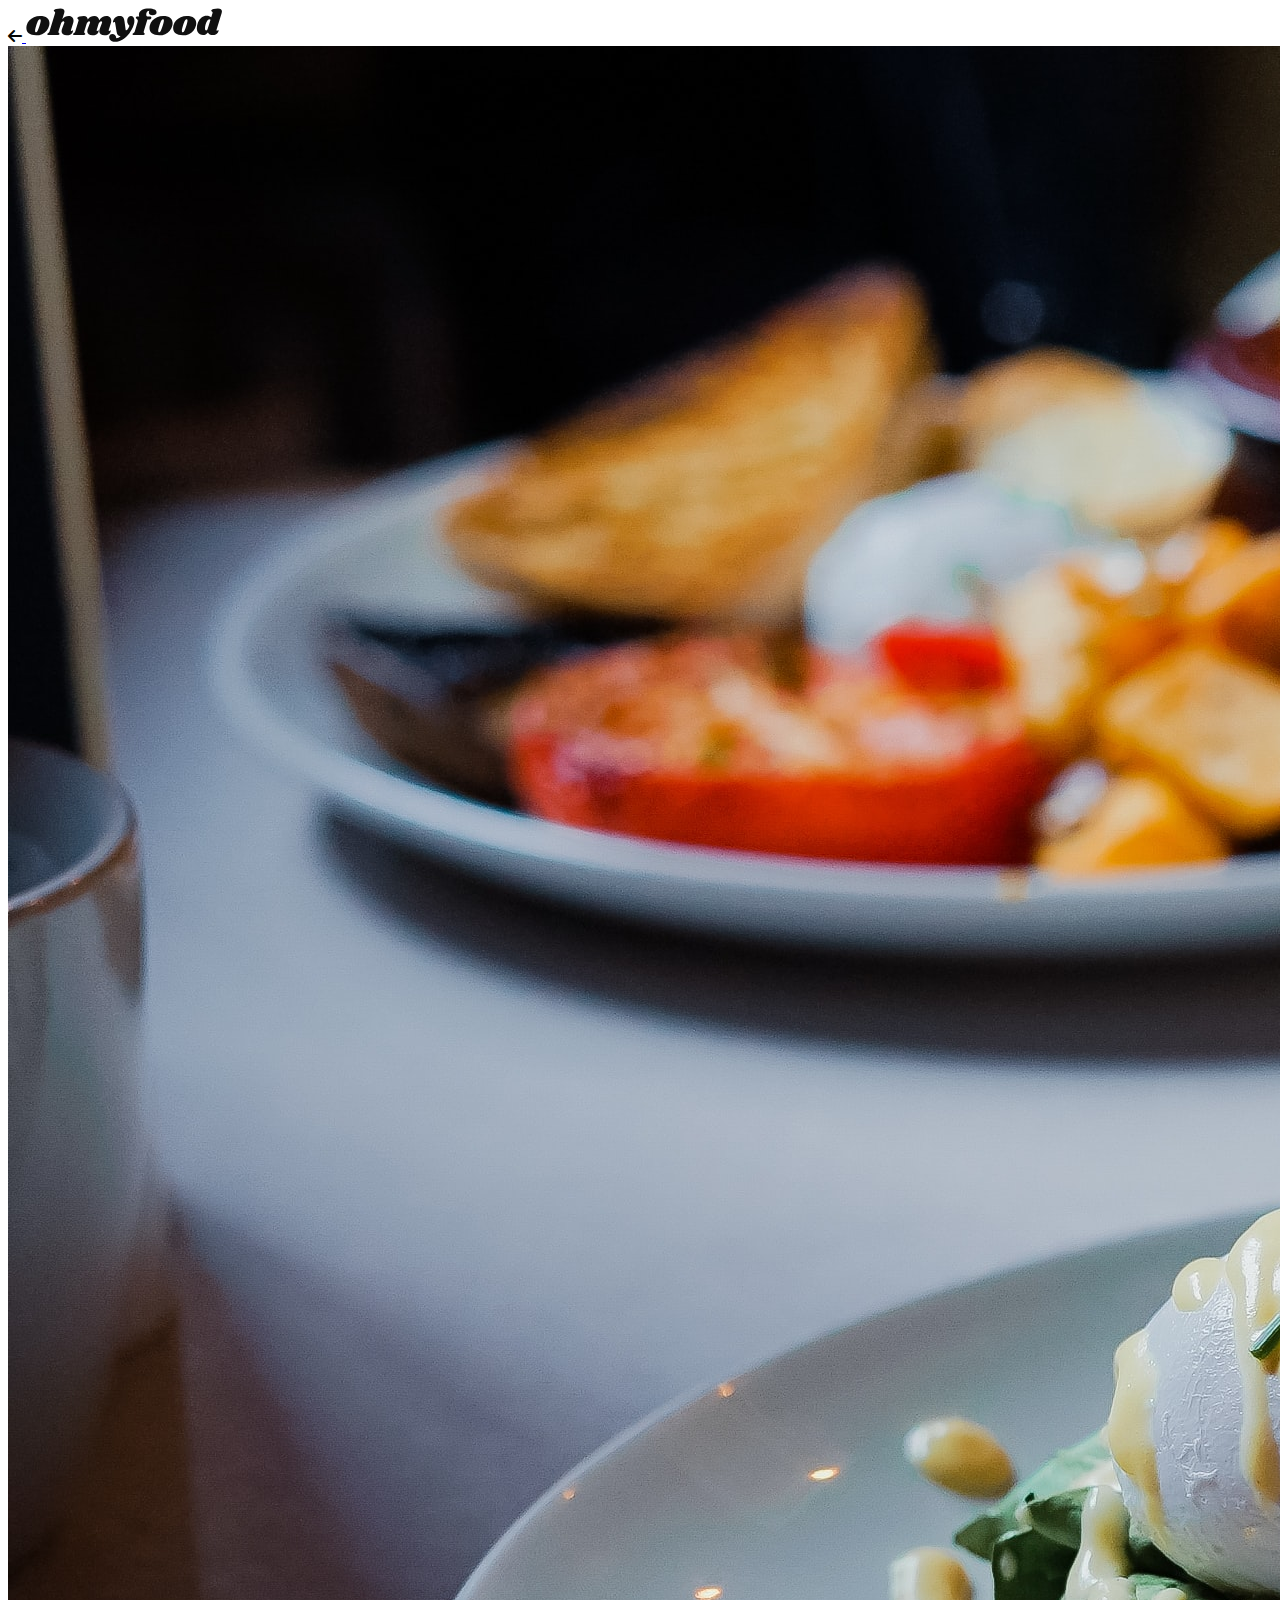
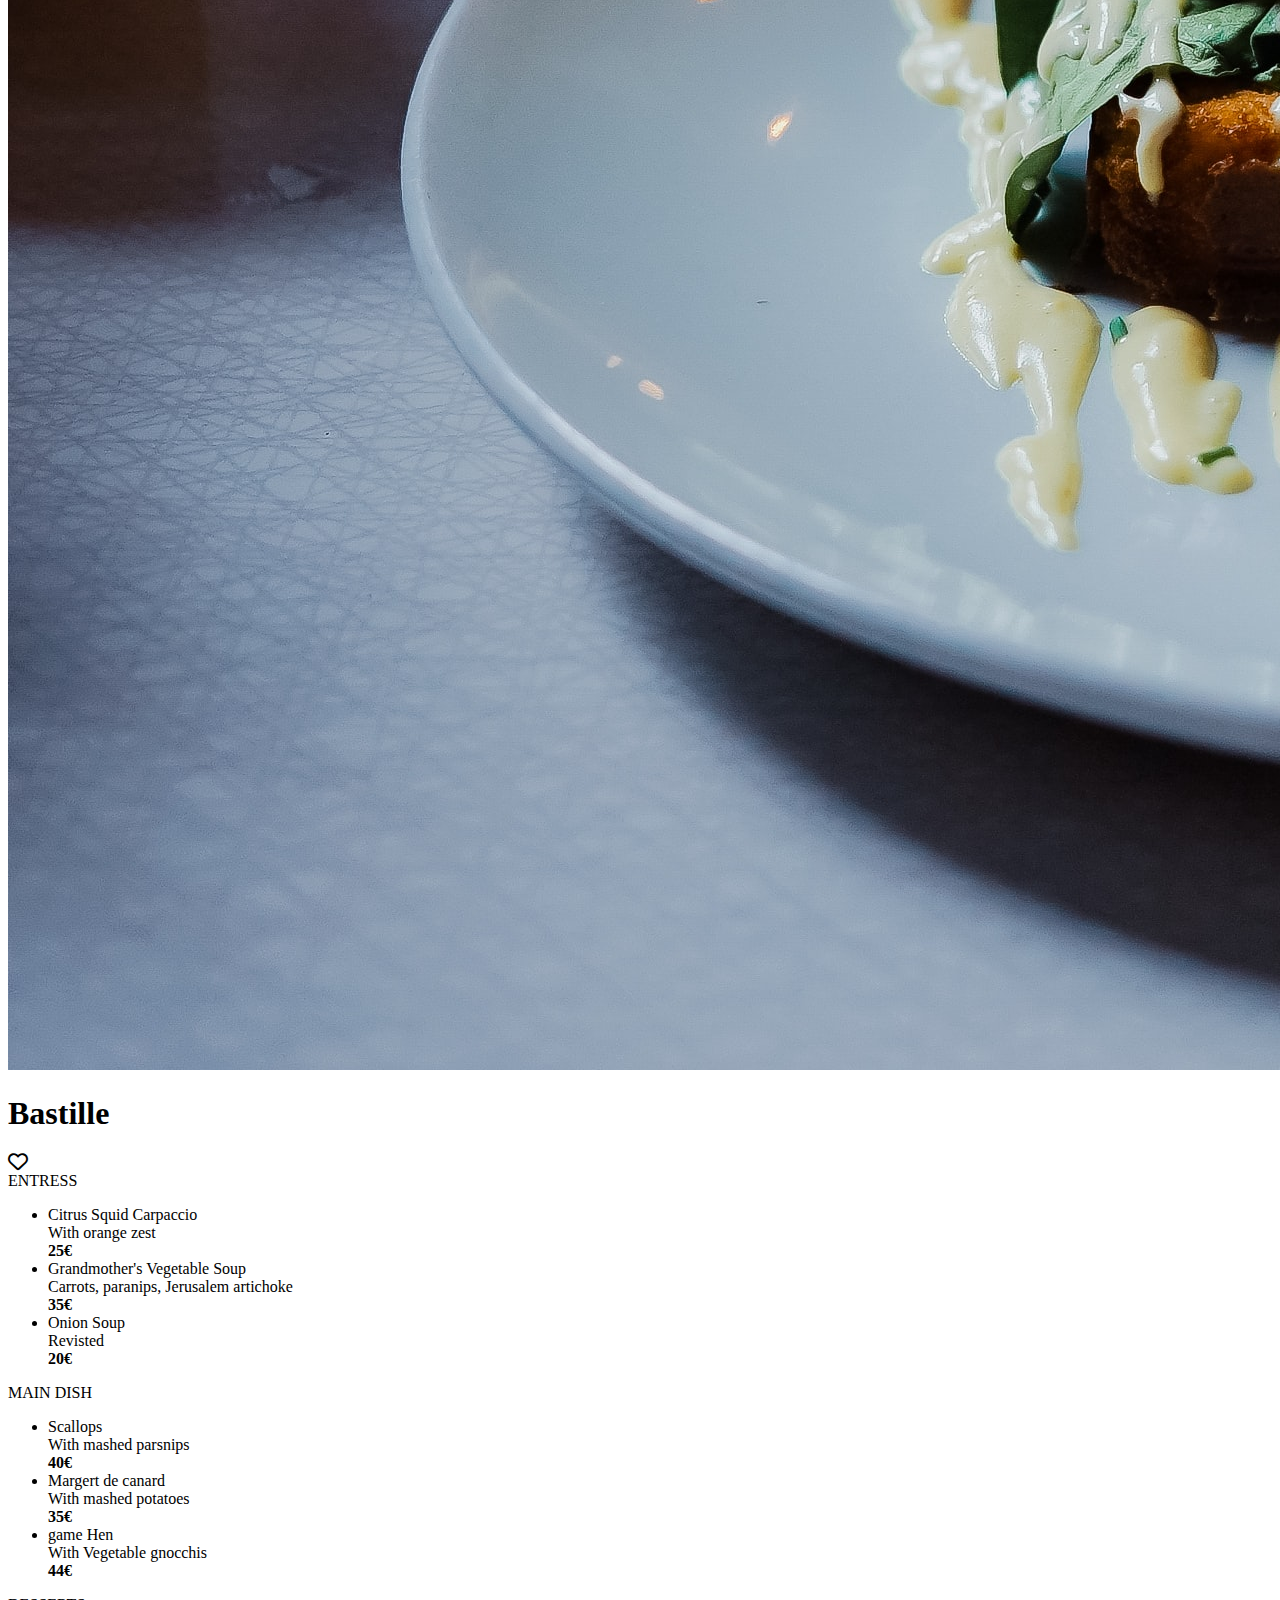
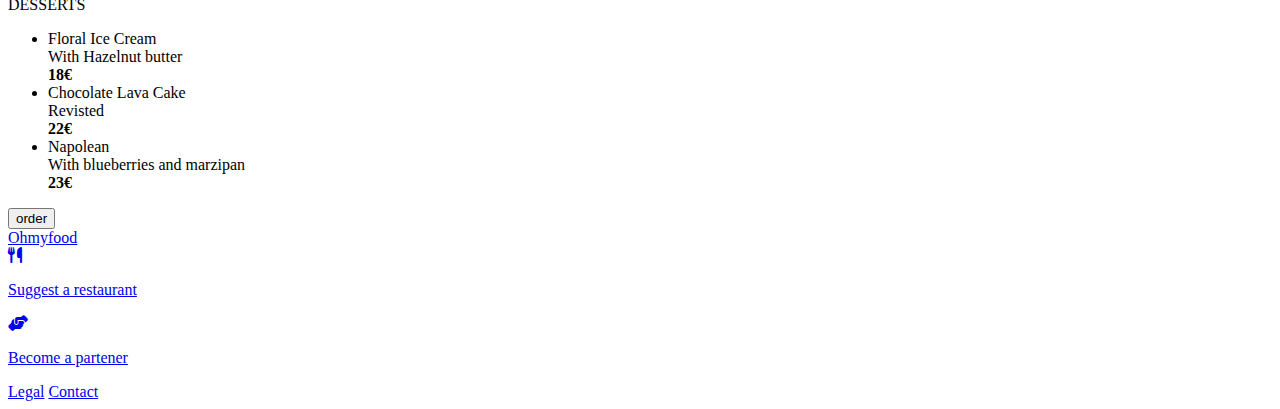
==== bastille.html @ 7cead94e "add filest" ====
<!DOCTYPE html>
<html lang="en">

<head>
    <meta charset="UTF-8" />
    <meta name="viewport" content="width=device-width, initial-scale=1.0" />
    <link rel="stylesheet" href="https://cdnjs.cloudflare.com/ajax/libs/font-awesome/6.4.2/css/all.min.css" />
    <link rel="stylesheet" href="./css/styles.css" />
    <link rel="preconnect" href="https://fonts.googleapis.com">
    <link rel="preconnect" href="https://fonts.gstatic.com" crossorigin>
    <link
        href="https://fonts.googleapis.com/css2?family=Roboto:wght@300;400;500;700;900&amp;family=Shrikhand&amp;display=swap"
        rel="stylesheet">
    <title> "Bastille"></title>
</head>

<body>
    <header>
        <div class="arrow-logo">
            <a class="arrow" href="/">
                <i class="fa-solid fa-arrow-left" style="color: #050505"></i>
            </a>
            <a href="#" class="logo">
                <img src="./images/logo/ohmyfood@2x.svg" alt="ohmyfood-logo">
            </a>
        </div>
        <img class="plate-image" src="./images/restaurants/toa-heftiba-DQKerTsQwi0-unsplash.jpg" alt="Bastille">
    </header>
    <main>
        <div class="wrapper">
            <div class="menue-header">
                <h1>Bastille</h1>
                <i class="fa-regular fa-heart fa-lg"></i>
            </div>
            <div class="category ">
                <div class="plate-cat">
                    <div class="cat-name"><span>ENTR</span>ESS</div>
                    <ul class="plates">
                        <li class="plate">
                            <div class="plate-name">Citrus Squid Carpaccio</div>
                            <div class="plate-cont">
                                <div class="cont">With orange zest</div>
                                <div class="price"><strong>25&euro;</strong></div>
                            </div>
                        </li>
                        <li class="plate">
                            <div class="plate-name">Grandmother's Vegetable Soup</div>
                            <div class="plate-cont">
                                <div class="cont">Carrots, paranips, Jerusalem artichoke</div>
                                <div class="price"><strong>35&euro;</strong></div>
                            </div>
                        </li>
                        <li class="plate">
                            <div class="plate-name">Onion Soup</div>
                            <div class="plate-cont">
                                <div class="cont">Revisted</div>
                                <div class="price"><strong>20&euro;</strong></div>
                            </div>
                        </li>
                    </ul>
                </div>
                <div class="plate-cat">
                    <div class="cat-name"><span>MAIN</span> DISH</div>
                    <ul class="plates">
                        <li class="plate">
                            <div class="plate-name">Scallops</div>
                            <div class="plate-cont">
                                <div class="cont">With mashed parsnips</div>
                                <div class="price"><strong>40&euro;</strong></div>
                            </div>
                        </li>
                        <li class="plate">
                            <div class="plate-name">Margert de canard</div>
                            <div class="plate-cont">
                                <div class="cont">With mashed potatoes</div>
                                <div class="price"><strong>35&euro;</strong></div>
                            </div>
                        </li>
                        <li class="plate">
                            <div class="plate-name">game Hen</div>
                            <div class="plate-cont">
                                <div class="cont">With Vegetable gnocchis</div>
                                <div class="price"><strong>44&euro;</strong></div>
                            </div>
                        </li>
                    </ul>
                </div>
                <div class="plate-cat">
                    <div class="cat-name"><span>DESS</span>ERTS</div>
                    <ul class="plates">
                        <li class="plate">
                            <div class="plate-name">Floral Ice Cream</div>
                            <div class="plate-cont">
                                <div class="cont">With Hazelnut butter</div>
                                <div class="price"><strong>18&euro;</strong></div>
                            </div>
                        </li>
                        <li class="plate">
                            <div class="plate-name">Chocolate Lava Cake</div>
                            <div class="plate-cont">
                                <div class="cont">Revisted</div>
                                <div class="price"><strong>22&euro;</strong></div>
                            </div>
                        </li>
                        <li class="plate">
                            <div class="plate-name">Napolean</div>
                            <div class="plate-cont">
                                <div class="cont">With blueberries and marzipan</div>
                                <div class="price"><strong>23&euro;</strong></div>
                            </div>
                        </li>
                    </ul>
                </div>
            </div>
            <div class="order">
                <button class="btn btn-order">order</button>
            </div>
        </div>
    </main>
    <footer>
        <div class="footer-info">
            <a href="#" class="restaurant-name no-decoration">Ohmyfood</a>
            <div class="footer-row">
                <a href="#" class="suggest no-decoration">
                    <i class="fa-solid fa-utensils"></i>
                    <p>Suggest a restaurant</p>
                </a>
                <a href="#" class="become no-decoration">
                    <i class="fa-solid fa-handshake-angle"></i>
                    <p>Become a partener</p>
                </a>
                <a href="#" class="no-decoration">Legal</a>
                <a href="mailto:tarekkansowa@gmail.com" title="mail to Tarek Kansowa" class="no-decoration">Contact</a>
            </div>
        </div>
    </footer>
</body>

</html>
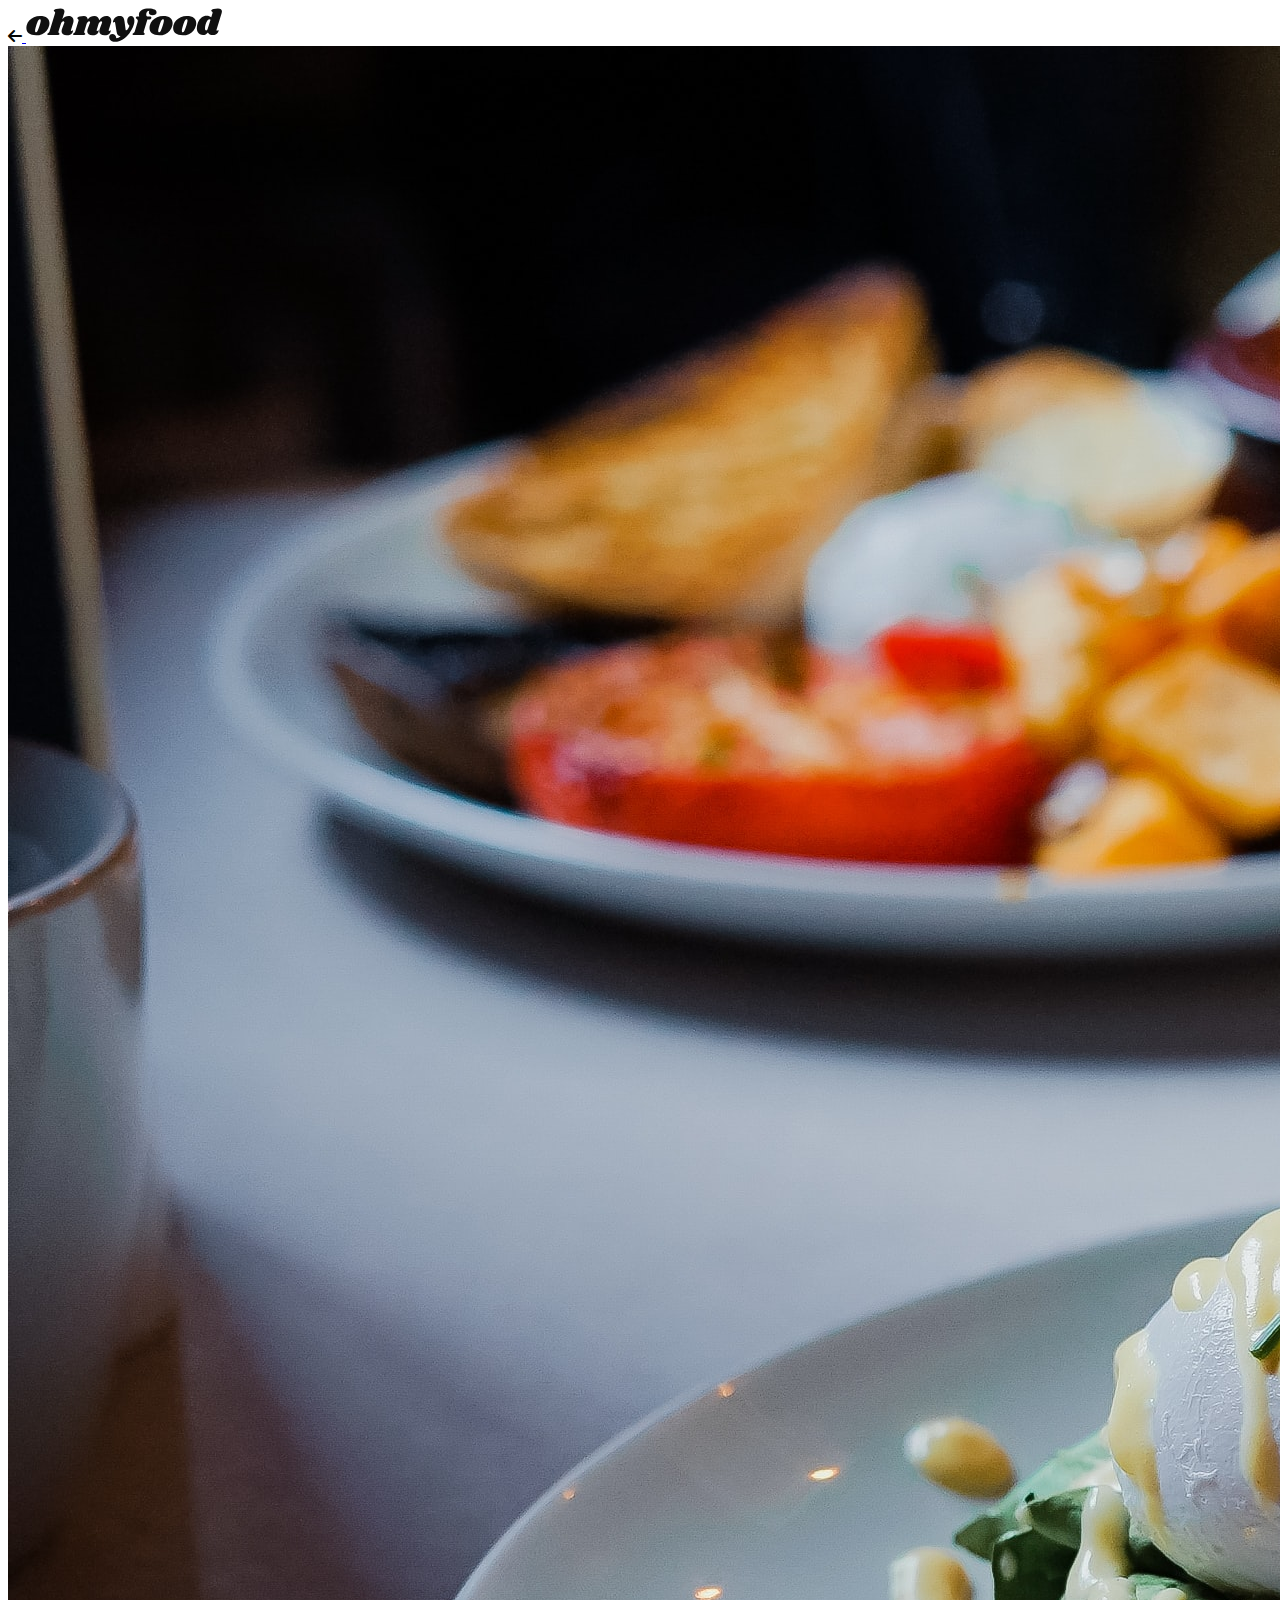
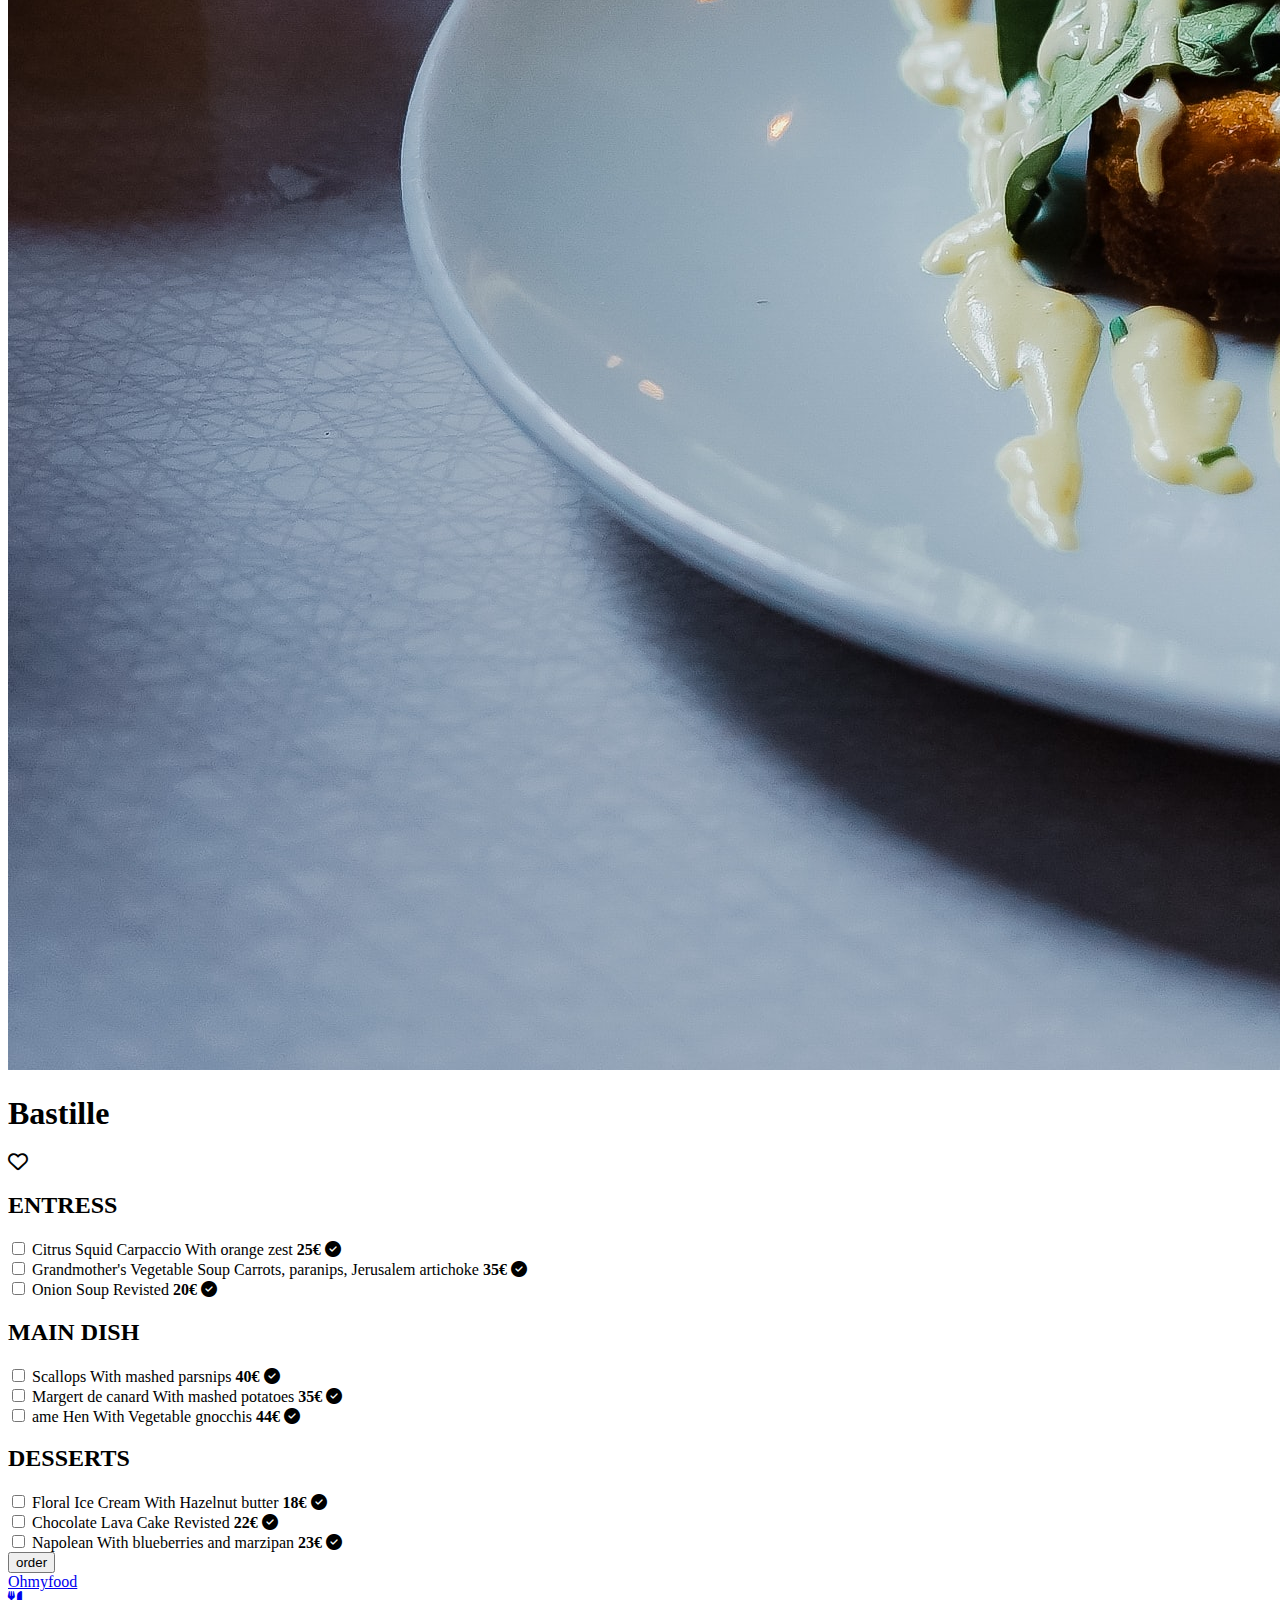
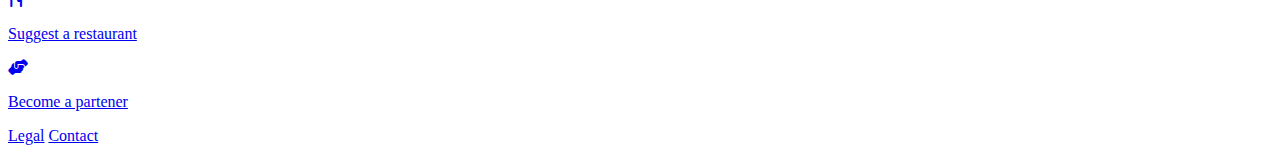
==== commit 2d5fe50a: "list to div" ====
--- a/bastille.html
+++ b/bastille.html
@@ -11,6 +11,7 @@
     <link
         href="https://fonts.googleapis.com/css2?family=Roboto:wght@300;400;500;700;900&amp;family=Shrikhand&amp;display=swap"
         rel="stylesheet">
+    <link rel="stylesheet" href="https://cdnjs.cloudflare.com/ajax/libs/font-awesome/6.4.2/css/all.min.css">
     <title> "Bastille"></title>
 </head>
 
@@ -26,6 +27,7 @@
         </div>
         <img class="plate-image" src="./images/restaurants/toa-heftiba-DQKerTsQwi0-unsplash.jpg" alt="Bastille">
     </header>
+
     <main>
         <div class="wrapper">
             <div class="menue-header">
@@ -33,88 +35,186 @@
                 <i class="fa-regular fa-heart fa-lg"></i>
             </div>
             <div class="category ">
+
                 <div class="plate-cat">
-                    <div class="cat-name"><span>ENTR</span>ESS</div>
-                    <ul class="plates">
-                        <li class="plate">
-                            <div class="plate-name">Citrus Squid Carpaccio</div>
-                            <div class="plate-cont">
-                                <div class="cont">With orange zest</div>
-                                <div class="price"><strong>25&euro;</strong></div>
-                            </div>
-                        </li>
-                        <li class="plate">
-                            <div class="plate-name">Grandmother's Vegetable Soup</div>
-                            <div class="plate-cont">
-                                <div class="cont">Carrots, paranips, Jerusalem artichoke</div>
-                                <div class="price"><strong>35&euro;</strong></div>
-                            </div>
-                        </li>
-                        <li class="plate">
-                            <div class="plate-name">Onion Soup</div>
-                            <div class="plate-cont">
-                                <div class="cont">Revisted</div>
-                                <div class="price"><strong>20&euro;</strong></div>
-                            </div>
-                        </li>
-                    </ul>
+                    <h2 class="cat-name"><span>ENTR</span>ESS</h2>
+                    <div class="plates">
+                        <div class="one">
+                            <input type="checkbox" class="checkbox" id="checkbox1" />
+                            <label for="checkbox1">
+                                <span class="plate">
+                                    <span class="plate-info">
+                                        <span class="plate-name">Citrus Squid Carpaccio</span>
+                                        <span class="plate-cont">
+                                            <span class="cont">With orange zest</span>
+                                            <span class="price"><strong>25&euro;</strong></span>
+                                        </span>
+                                    </span>
+                                    <span class="plate-choose">
+                                        <i class="fa fa-check-circle"></i>
+                                    </span>
+                                </span>
+                            </label>
+                        </div>
+                        <div class="two">
+                            <input type="checkbox" class="checkbox" id="checkbox2" />
+                            <label for="checkbox2">
+                                <span class="plate">
+                                    <span class="plate-info">
+                                        <span class="plate-name">Grandmother's Vegetable Soup</span>
+                                        <span class="plate-cont">
+                                            <span class="cont">Carrots, paranips, Jerusalem artichoke</span>
+                                            <span class="price"><strong>35&euro;</strong></span>
+                                        </span>
+                                    </span>
+                                    <span class="plate-choose">
+                                        <i class="fa fa-check-circle"></i>
+                                    </span>
+                                </span>
+                            </label>
+                        </div>
+
+                        <div class="three">
+                            <input type="checkbox" class="checkbox" id="checkbox3" />
+                            <label for="checkbox3">
+                                <span class="plate">
+                                    <span class="plate-info">
+                                        <span class="plate-name">Onion Soup</span>
+                                        <span class="plate-cont">
+                                            <span class="cont">Revisted</span>
+                                            <span class="price"><strong>20&euro;</strong></span>
+                                        </span>
+                                    </span>
+                                    <span class="plate-choose">
+                                        <i class="fa fa-check-circle"></i>
+                                    </span>
+                                </span>
+                            </label>
+                        </div>
+                    </div>
                 </div>
                 <div class="plate-cat">
-                    <div class="cat-name"><span>MAIN</span> DISH</div>
-                    <ul class="plates">
-                        <li class="plate">
-                            <div class="plate-name">Scallops</div>
-                            <div class="plate-cont">
-                                <div class="cont">With mashed parsnips</div>
-                                <div class="price"><strong>40&euro;</strong></div>
-                            </div>
-                        </li>
-                        <li class="plate">
-                            <div class="plate-name">Margert de canard</div>
-                            <div class="plate-cont">
-                                <div class="cont">With mashed potatoes</div>
-                                <div class="price"><strong>35&euro;</strong></div>
-                            </div>
-                        </li>
-                        <li class="plate">
-                            <div class="plate-name">game Hen</div>
-                            <div class="plate-cont">
-                                <div class="cont">With Vegetable gnocchis</div>
-                                <div class="price"><strong>44&euro;</strong></div>
-                            </div>
-                        </li>
-                    </ul>
+                    <h2 class="cat-name"><span>MAIN</span> DISH</h2>
+                    <div class="plates">
+                        <div class="one">
+                            <input type="checkbox" class="checkbox" id="checkbox5" />
+                            <label for="checkbox5">
+                                <span class="plate">
+                                    <span class="plate-info">
+                                        <span class="plate-name">Scallops</span>
+                                        <span class="plate-cont">
+                                            <span class="cont">With mashed parsnips</span>
+                                            <span class="price"><strong>40&euro;</strong></span>
+                                        </span>
+                                    </span>
+                                    <span class="plate-choose">
+                                        <i class="fa fa-check-circle"></i>
+                                    </span>
+                                </span>
+                            </label>
+                        </div>
+
+                        <div class="two">
+                            <input type="checkbox" class="checkbox" id="checkbox6" />
+                            <label for="checkbox6">
+                                <span class="plate">
+                                    <span class="plate-info">
+                                        <span class="plate-name">Margert de canard</span>
+                                        <span class="plate-cont">
+                                            <span class="cont">With mashed potatoes</span>
+                                            <span class="price"><strong>35&euro;</strong></span>
+                                        </span>
+                                    </span>
+                                    <span class="plate-choose">
+                                        <i class="fa fa-check-circle"></i>
+                                    </span>
+                                </span>
+                            </label>
+                        </div>
+                        <div class="three">
+                            <input type="checkbox" class="checkbox" id="checkbox7" />
+                            <label for="checkbox7">
+                                <span class="plate">
+                                    <span class="plate-info">
+                                        <span class="plate-name">ame Hen</span>
+                                        <span class="plate-cont">
+                                            <span class="cont">With Vegetable gnocchis</span>
+                                            <span class="price"><strong>44&euro;</strong></span>
+                                        </span>
+                                    </span>
+                                    <span class="plate-choose">
+                                        <i class="fa fa-check-circle"></i>
+                                    </span>
+                                </span>
+                            </label>
+                        </div>
+                    </div>
                 </div>
+
                 <div class="plate-cat">
-                    <div class="cat-name"><span>DESS</span>ERTS</div>
-                    <ul class="plates">
-                        <li class="plate">
-                            <div class="plate-name">Floral Ice Cream</div>
-                            <div class="plate-cont">
-                                <div class="cont">With Hazelnut butter</div>
-                                <div class="price"><strong>18&euro;</strong></div>
-                            </div>
-                        </li>
-                        <li class="plate">
-                            <div class="plate-name">Chocolate Lava Cake</div>
-                            <div class="plate-cont">
-                                <div class="cont">Revisted</div>
-                                <div class="price"><strong>22&euro;</strong></div>
-                            </div>
-                        </li>
-                        <li class="plate">
-                            <div class="plate-name">Napolean</div>
-                            <div class="plate-cont">
-                                <div class="cont">With blueberries and marzipan</div>
-                                <div class="price"><strong>23&euro;</strong></div>
-                            </div>
-                        </li>
-                    </ul>
+                    <h2 class="cat-name"><span>DESS</span>ERTS</h2>
+                    <div class="plates">
+
+                        <div class="one">
+                            <input type="checkbox" class="checkbox" id="checkbox8" />
+                            <label for="checkbox8">
+                                <span class="plate">
+                                    <span class="plate-info">
+                                        <span class="plate-name">Floral Ice Cream</span>
+                                        <span class="plate-cont">
+                                            <span class="cont">With Hazelnut butter</span>
+                                            <span class="price"><strong>18&euro;</strong></span>
+                                        </span>
+                                    </span>
+                                    <span class="plate-choose">
+                                        <i class="fa fa-check-circle"></i>
+                                    </span>
+                                </span>
+                            </label>
+                        </div>
+                        <div class="two">
+                            <input type="checkbox" class="checkbox" id="checkbox9" />
+                            <label for="checkbox9">
+                                <span class="plate">
+                                    <span class="plate-info">
+                                        <span class="plate-name">Chocolate Lava Cake</span>
+                                        <span class="plate-cont">
+                                            <span class="cont">Revisted</span>
+                                            <span class="price"><strong>22&euro;</strong></span>
+                                        </span>
+                                    </span>
+                                    <span class="plate-choose">
+                                        <i class="fa fa-check-circle"></i>
+                                    </span>
+                                </span>
+                            </label>
+                        </div>
+
+                        <div class="three">
+                            <input type="checkbox" class="checkbox" id="checkbox10" />
+                            <label for="checkbox10">
+                                <span class="plate">
+                                    <span class="plate-info">
+                                        <span class="plate-name">Napolean</span>
+                                        <span class="plate-cont">
+                                            <span class="cont">With blueberries and marzipan</span>
+                                            <span class="price"><strong>23&euro;</strong></span>
+                                        </span>
+                                    </span>
+                                    <span class="plate-choose">
+                                        <i class="fa fa-check-circle"></i>
+                                    </span>
+                                </span>
+                            </label>
+                        </div>
+                    </div>
                 </div>
             </div>
-            <div class="order">
-                <button class="btn btn-order">order</button>
-            </div>
+        </div>
+
+        <div class="order">
+            <button class="btn btn-order">order</button>
+        </div>
         </div>
     </main>
     <footer>
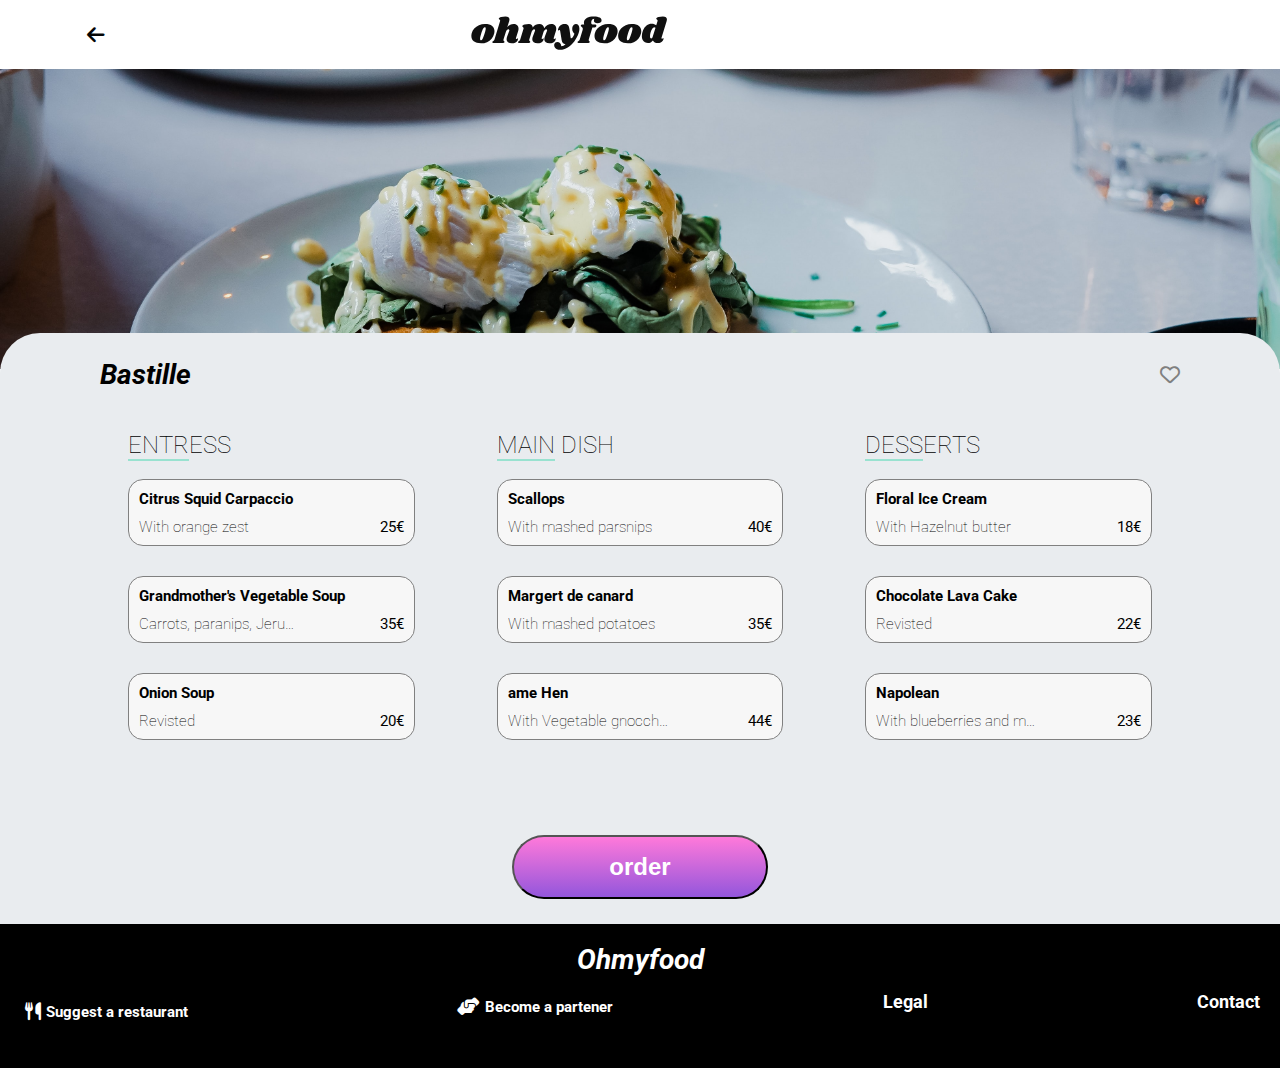
==== commit 44a0158e: "renamed css folder" ====
--- a/bastille.html
+++ b/bastille.html
@@ -5,7 +5,7 @@
     <meta charset="UTF-8" />
     <meta name="viewport" content="width=device-width, initial-scale=1.0" />
     <link rel="stylesheet" href="https://cdnjs.cloudflare.com/ajax/libs/font-awesome/6.4.2/css/all.min.css" />
-    <link rel="stylesheet" href="./css/styles.css" />
+    <link rel="stylesheet" href="./CSS/styles.css" />
     <link rel="preconnect" href="https://fonts.googleapis.com">
     <link rel="preconnect" href="https://fonts.gstatic.com" crossorigin>
     <link
@@ -215,8 +215,8 @@
         <div class="order">
             <button class="btn btn-order">order</button>
         </div>
-        </div>
     </main>
+
     <footer>
         <div class="footer-info">
             <a href="#" class="restaurant-name no-decoration">Ohmyfood</a>
--- a/CSS/styles.css
+++ b/CSS/styles.css
@@ -0,0 +1,632 @@
+@import url("./menue.css");
+@import url("./animation.css");
+
+html {
+    display: block;
+}
+
+body,
+h1,
+h2,
+h3,
+p {
+    margin: 0;
+    padding: 0;
+    font-family: Roboto;
+    display: -webkit-box;
+    display: -ms-flexbox;
+    display: block;
+    font-size: 15px;
+    text-align: center;
+}
+
+body {
+    background-color: RGB(233, 236, 239);
+    display: flex;
+    flex-direction: column;
+    justify-content: center;
+    align-items: center;
+}
+
+:root {
+    --Primary: #9356DC;
+    --Secondary: #ff79DA;
+    --Tertiary: #99E2D0;
+}
+
+header {
+    padding-top: 1rem;
+    background-color: white;
+    width: 100%;
+    text-align: center;
+}
+
+
+@keyframes spin {
+    0% {
+        transform: rotate(0);
+    }
+
+    100% {
+        transform: rotate(360deg);
+    }
+}
+
+@keyframes disappear {
+    80% {
+        opacity: 1;
+    }
+
+    100% {
+        opacity: 0;
+    }
+}
+
+@keyframes appear {
+    0% {
+        opacity: 0;
+    }
+
+    80% {
+        opacity: 0;
+    }
+
+    100% {
+        opacity: 1;
+    }
+}
+
+
+header,
+main,
+footer {
+    animation: appear 1s linear;
+}
+
+.logo {
+    text-align: center;
+}
+
+.location {
+    /* background-image: linear-gradient(gray, white, gray); */
+    background-color: lightgray;
+    display: flex;
+    flex-wrap: wrap;
+    justify-content: center;
+    height: 70px;
+    align-items: center;
+}
+
+.location i {
+    padding-right: 1dvb;
+    font-size: 20px;
+}
+
+.location p {
+    font-size: 18px;
+    font-weight: lighter;
+}
+
+
+.menue-info {
+    margin-left: auto;
+    margin-right: auto;
+    /* width: 400px; */
+    display: flex;
+    flex-direction: column;
+    justify-content: center;
+    align-items: center;
+    background-color: RGB(233, 236, 239);
+}
+
+.book-menue {
+    width: 90%;
+    margin-bottom: 2rem;
+    margin-top: 2rem;
+}
+
+.book-menue p {
+    font-size: 24px;
+    font-weight: 700;
+}
+
+.discover {
+    font-size: 18px;
+    padding: 0 20px;
+    font-weight: lighter;
+
+}
+
+.btn {
+    /* width: 70%; */
+    margin: 25px auto;
+    cursor: pointer;
+    padding: 1rem;
+    border-radius: 3rem;
+    font-weight: 900;
+    color: white;
+    font-size: 14px;
+    background-image: linear-gradient(var(--Secondary), var(--Primary));
+}
+
+.how-it-works {
+    padding: 15px;
+    background-color: white;
+    /* width: 400px; */
+    margin-left: auto;
+    margin-right: auto;
+    align-items: center;
+}
+
+.how-works {
+
+    font-size: 10vw;
+    font-weight: 600;
+    display: flex;
+}
+
+.row {
+    max-width: 80%;
+    margin: 1rem;
+    border-radius: 25px;
+    display: flex;
+    justify-content: flex-start;
+    align-items: center;
+    gap: 10px;
+    /* padding-bottom: 1rem; */
+    font-weight: 600;
+}
+
+.number {
+    background-color: var(--Primary);
+    border-radius: 50%;
+    font-size: 16px;
+    font-weight: lighter;
+    display: flex;
+    justify-content: center;
+    width: 28px;
+    height: 28px;
+    position: relative;
+    color: white;
+    padding-top: 7px;
+}
+
+.list {
+    display: flex;
+    gap: 10px;
+    width: 250px;
+    align-items: center;
+    border: 1px solid lightgray;
+    border-radius: 25px;
+    padding: 5px 25px;
+    box-shadow: 5px 5px 5px rgba(0, 0, 0.3, 0.3);
+    margin-left: -22px;
+    background-color: RGB(233, 236, 239);
+}
+
+.list:hover {
+    cursor: pointer;
+    background-color: #eadef9;
+
+}
+
+.chose {
+    padding: 1rem 0;
+}
+
+.restaurants {
+    background-color: lightgray;
+    padding-top: 20px;
+    font-weight: bold;
+    font-size: 8vw;
+    color: black;
+    justify-content: center;
+    display: flex;
+    flex-direction: column;
+    background-color: RGB(233, 236, 239)
+}
+
+.restaurant-header {
+    /* padding-left: 5vw; */
+    font-size: 28px;
+}
+
+.cards {
+    justify-content: center;
+    margin: 1rem auto;
+    text-align: left;
+    padding-top: 1rem;
+    max-width: 90%;
+}
+
+.cards a {
+    text-decoration: none;
+}
+
+.card {
+    border-radius: 2rem;
+    box-shadow: 5px 5px 5px rgba(0, 0, 0.3, 0.3);
+    position: relative;
+    padding-bottom: 10px;
+    margin-bottom: 2rem;
+    background-color: white;
+}
+
+.card img {
+    height: 60vw;
+    width: 100%;
+    object-fit: cover;
+    border-top-left-radius: 1rem;
+    border-top-right-radius: 1rem;
+}
+
+.fa-heart {
+    color: gray;
+}
+
+.new {
+    padding: 10px;
+    background-color: var(--Tertiary);
+    border: none;
+    position: absolute;
+    right: 3vw;
+    top: 3vw;
+    color: #2f8366;
+    font-size: 18px;
+}
+
+.info {
+    border-bottom-left-radius: 5rem;
+    border-bottom-right-radius: 5rem;
+    display: flex;
+    justify-content: space-between;
+    color: black;
+    padding: 10px;
+    align-items: center;
+}
+
+/* .info i { */
+/*  */
+/* padding: 1rem; */
+/* font-size: 18px; */
+/* } */
+
+
+.name h1 {
+    font-size: 18px;
+    padding-left: 5px;
+    text-align: left;
+}
+
+.name p {
+    font-weight: 400;
+    font-family: Arial, Helvetica, sans-serif;
+    padding-left: 5px;
+    font-size: 14px;
+    text-align: left;
+
+}
+
+
+.card-heart {
+    /* display: flex; */
+    /* flex-direction: row; */
+    position: relative;
+}
+
+.heart-svg {
+
+    cursor: pointer;
+    overflow: visible;
+    width: 36px;
+    margin: 0 10px;
+
+    /* display: inline; */
+    /* position: relative; */
+    /* bottom: 70px; */
+    /* left: 20px; */
+    position: absolute;
+    right: 20px;
+    bottom: 20px;
+}
+
+footer {
+    width: 100%;
+    background-color: black;
+    color: white;
+    padding: 10px 0 10px 20px;
+    display: flex;
+    flex-direction: column;
+    line-height: 2rem;
+    text-align: left;
+
+}
+
+.no-decoration {
+    text-decoration: none;
+    color: white;
+    text-align: left;
+}
+
+.footer-info a {
+    font-size: 28px;
+    font-weight: bold;
+    padding-bottom: 10px;
+}
+
+.footer-row {
+    display: flex;
+    flex-direction: column;
+    font-size: 20px;
+}
+
+.footer-row a {
+    text-decoration: none;
+    font-size: 18px;
+}
+
+.footer-info i {
+    padding-right: 1rem;
+}
+
+.restaurant-name {
+    padding-bottom: 10px;
+    font-style: italic;
+    text-align: left;
+    font-family: 'Roboto', 'Franklin Gothic Medium', 'Arial Narrow', 'Arial', 'sans-serif';
+}
+
+.suggest {
+    display: flex;
+    align-items: center;
+    padding-left: 5px;
+    padding-top: 10px;
+}
+
+.become {
+    display: flex;
+    align-items: center;
+}
+
+@media only screen and (min-width: 769px) {
+
+    h1
+
+    /* ,h2, */
+    /* p  */
+        {
+        font-size: 24px;
+    }
+
+    .menue-info {
+        width: 100%;
+        margin-left: 0;
+        margin-right: 0;
+
+    }
+
+    .location i {
+        font-size: 24px;
+    }
+
+    .how-it-works {
+        display: flex;
+        flex-direction: column;
+        justify-content: center;
+        align-items: center;
+        width: 100%;
+        margin-left: 0;
+        margin-right: 0;
+        font-size: 28px;
+    }
+
+    .how-works p {
+        font-size: 30px;
+    }
+
+    .list {
+        width: 400px;
+        height: 70px;
+    }
+
+    .book-menue p {
+        font-size: 36px;
+    }
+
+    .discover {
+        font-size: 36px;
+    }
+
+    .btn {
+        font-size: 24px;
+        width: 40%;
+    }
+
+    .restaurants {
+        /* display: flex; */
+        /* gap: 20px; */
+        /* flex-direction: column; */
+        text-align: center;
+    }
+
+    .restaurants-row {
+        display: flex;
+        flex-direction: row;
+        justify-content: space-between;
+        gap: 10px;
+    }
+
+    /* .restaurants-row a { */
+    /* width: 45%; */
+    /* } */
+
+    .cards {
+        width: 100%;
+        display: flex;
+        flex-direction: column;
+        gap: 20px
+    }
+
+    .card-heart {
+        width: 48%;
+
+    }
+
+    .card {
+        flex: 50%;
+        padding-bottom: 0px;
+        padding-top: 0px;
+    }
+
+    .card img {
+        /* width: 100%;/ */
+        height: 250px;
+    }
+
+    .name p {
+        font-size: 24px;
+        font-weight: lighter;
+    }
+
+    .plate-cat {
+        display: block;
+        flex-direction: column;
+        width: 30%;
+    }
+
+    .category {
+        display: flex;
+        gap: 3%;
+        padding: 0 4%;
+    }
+
+    .plate {
+        height: 75px;
+    }
+
+    .plate-name {
+        padding-top: 15px;
+    }
+
+
+    .menue-header {
+        padding: 0 100px 20px 100px;
+    }
+
+    .cat-name {
+        font-size: 24px;
+    }
+
+    .plate-image {
+        max-height: 500px;
+        object-fit: cover;
+    }
+
+    .btn-order {
+        width: 25%;
+    }
+
+    .logo-location {
+        display: flex;
+        justify-content: space-between;
+        align-items: center;
+        padding: 0 50px;
+    }
+
+    .location {
+        background-color: white;
+        gap: 10px;
+    }
+
+    .location p {
+        font-size: 24px;
+    }
+
+    .heart-svg {
+        /* position: relative; */
+        bottom: 14%;
+    }
+
+    footer {
+        padding: 0;
+        width: 100%;
+    }
+
+    .footer-info {
+        display: flex;
+        flex-direction: column;
+        justify-content: center;
+        align-items: center;
+        margin: 20px;
+        padding-bottom: 10px;
+        justify-content: space-around;
+        /* gap: 10px; */
+    }
+
+    .footer-info i {
+        padding-right: 5px;
+    }
+
+    .footer-row {
+        width: 100%;
+        display: flex;
+        flex-direction: row;
+        justify-content: space-between;
+    }
+}
+
+@media only screen and (min-width: 993px) {
+
+    /* .restaurants { */
+    /* padding: ; */
+    /* } */
+
+    .cards {
+        min-width: 100%;
+        max-width: 100%;
+        padding: 20px 10px 20px 0;
+        display: flex;
+        flex-direction: row;
+    }
+
+    .restaurants-row {
+        width: 48%;
+        gap: 2%;
+    }
+
+    .restaurants-row a {
+        width: 50%;
+    }
+
+    .new {
+        position: absolute;
+        right: 5%;
+        top: 5%;
+    }
+
+
+    .heart-svg {
+        position: absolute;
+        right: 2%;
+        /* bottom: 14%; */
+        /* bottom: -20%; */
+    }
+
+    .category {
+        display: flex;
+        gap: 8%;
+        padding: 0 10%;
+    }
+
+    .plate {
+        height: 65px;
+    }
+
+    .btn-order {
+        width: 20%;
+    }
+
+    .footer-info i {
+        padding-right: 5px;
+    }
+}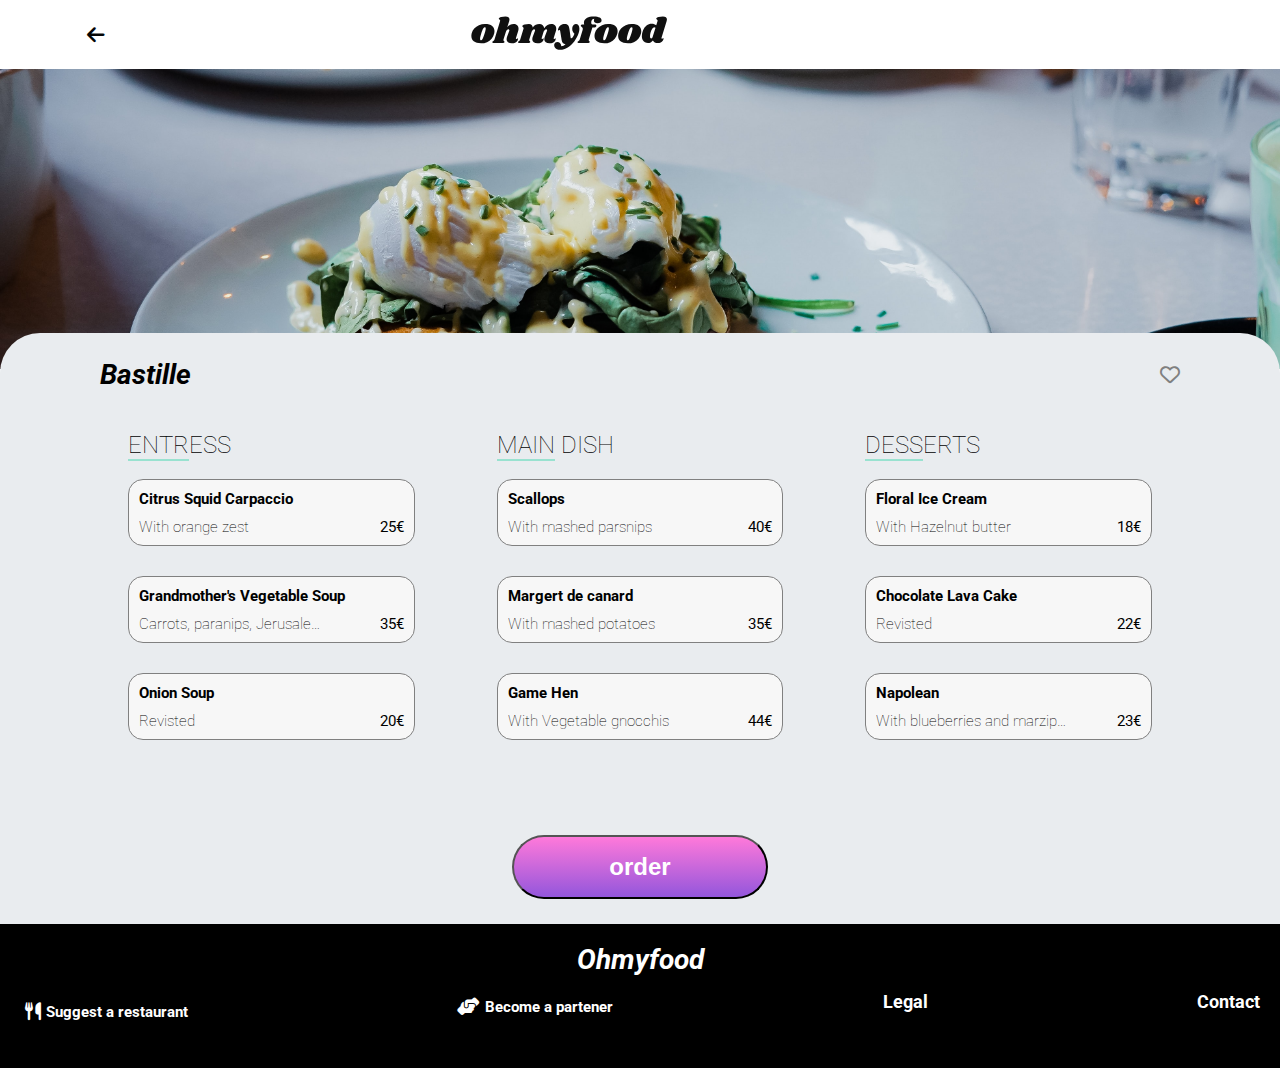
==== commit 96406886: "spelling checked" ====
--- a/bastille.html
+++ b/bastille.html
@@ -136,7 +136,7 @@
                             <label for="checkbox7">
                                 <span class="plate">
                                     <span class="plate-info">
-                                        <span class="plate-name">ame Hen</span>
+                                        <span class="plate-name">Game Hen</span>
                                         <span class="plate-cont">
                                             <span class="cont">With Vegetable gnocchis</span>
                                             <span class="price"><strong>44&euro;</strong></span>
--- a/CSS/styles.css
+++ b/CSS/styles.css
@@ -160,9 +160,13 @@
 
 .how-works {
 
-    font-size: 10vw;
+    /* font-size: 30px; */
     font-weight: 600;
     display: flex;
+}
+
+.how-works p {
+    font-size: 24px;
 }
 
 .row {
@@ -229,6 +233,8 @@
 .restaurant-header {
     /* padding-left: 5vw; */
     font-size: 28px;
+    text-align: left;
+    padding-left: 15px;
 }
 
 .cards {
@@ -496,8 +502,8 @@
 
     .category {
         display: flex;
-        gap: 3%;
-        padding: 0 4%;
+        /* gap: 3%; */
+        padding: 0 1%;
     }
 
     .plate {
@@ -524,6 +530,10 @@
 
     .btn-order {
         width: 25%;
+    }
+
+    .cont {
+        width: 190px;
     }
 
     .logo-location {
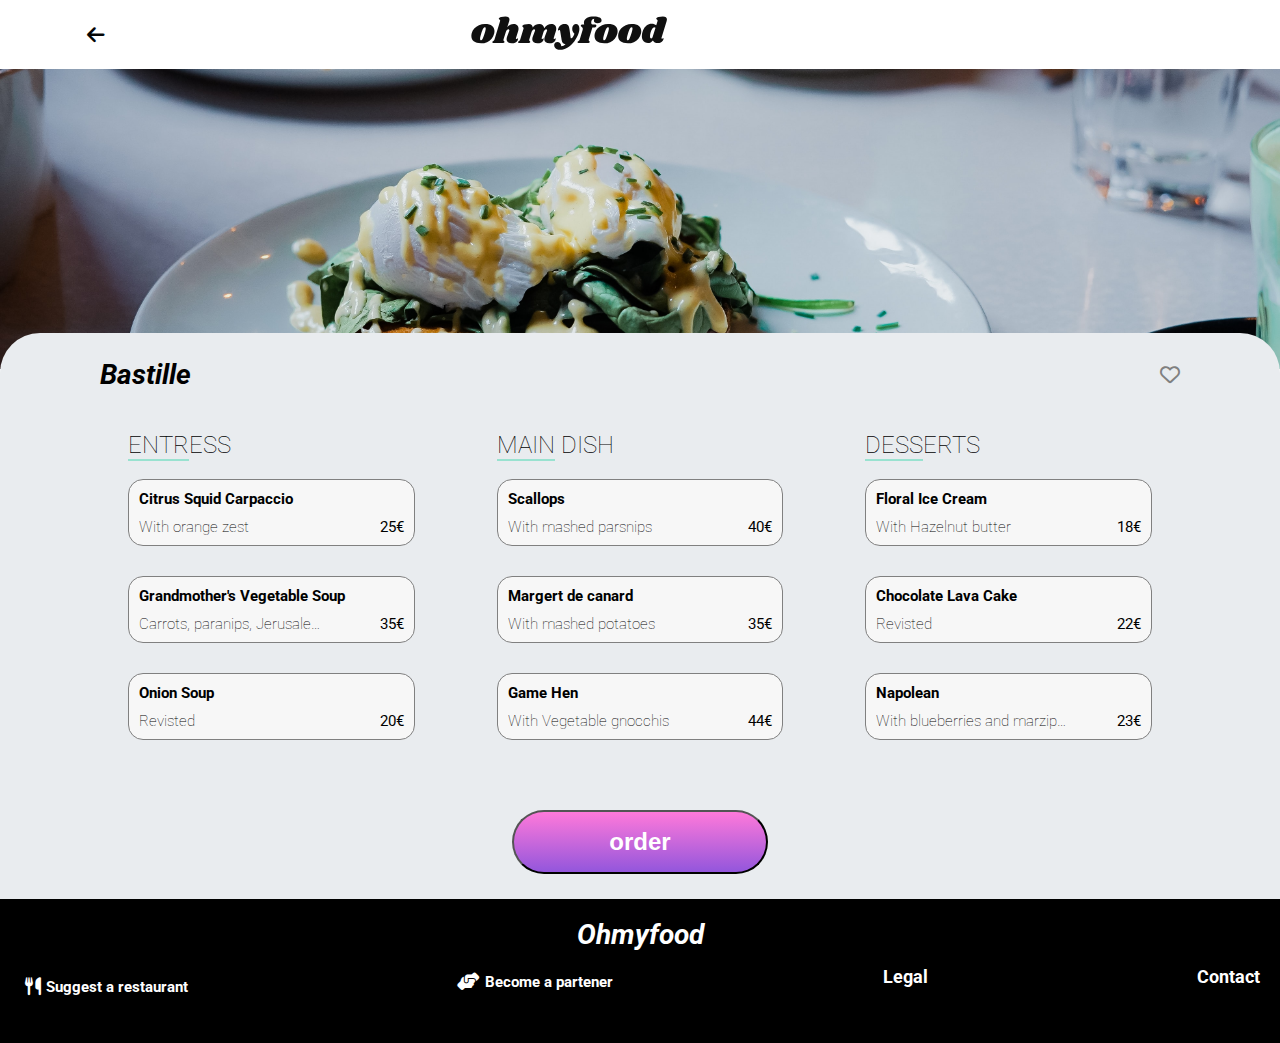
==== commit e5928486: "Final Ver" ====
--- a/bastille.html
+++ b/bastille.html
@@ -18,7 +18,7 @@
 <body>
     <header>
         <div class="arrow-logo">
-            <a class="arrow" href="/">
+            <a class="arrow" href="./">
                 <i class="fa-solid fa-arrow-left" style="color: #050505"></i>
             </a>
             <a href="#" class="logo">
@@ -30,7 +30,7 @@
 
     <main>
         <div class="wrapper">
-            <div class="menue-header">
+            <div class="menu-header">
                 <h1>Bastille</h1>
                 <i class="fa-regular fa-heart fa-lg"></i>
             </div>
--- a/CSS/styles.css
+++ b/CSS/styles.css
@@ -1,4 +1,4 @@
-@import url("./menue.css");
+@import url("./menu.css");
 @import url("./animation.css");
 
 html {
@@ -108,7 +108,7 @@
 }
 
 
-.menue-info {
+.menu-info {
     margin-left: auto;
     margin-right: auto;
     /* width: 400px; */
@@ -119,13 +119,13 @@
     background-color: RGB(233, 236, 239);
 }
 
-.book-menue {
+.book-menu {
     width: 90%;
     margin-bottom: 2rem;
     margin-top: 2rem;
 }
 
-.book-menue p {
+.book-menu p {
     font-size: 24px;
     font-weight: 700;
 }
@@ -139,7 +139,7 @@
 
 .btn {
     /* width: 70%; */
-    margin: 25px auto;
+    margin: 0 0 25px 0;
     cursor: pointer;
     padding: 1rem;
     border-radius: 3rem;
@@ -404,7 +404,7 @@
         font-size: 24px;
     }
 
-    .menue-info {
+    .menu-info {
         width: 100%;
         margin-left: 0;
         margin-right: 0;
@@ -435,7 +435,7 @@
         height: 70px;
     }
 
-    .book-menue p {
+    .book-menu p {
         font-size: 36px;
     }
 
@@ -515,7 +515,7 @@
     }
 
 
-    .menue-header {
+    .menu-header {
         padding: 0 100px 20px 100px;
     }
 
